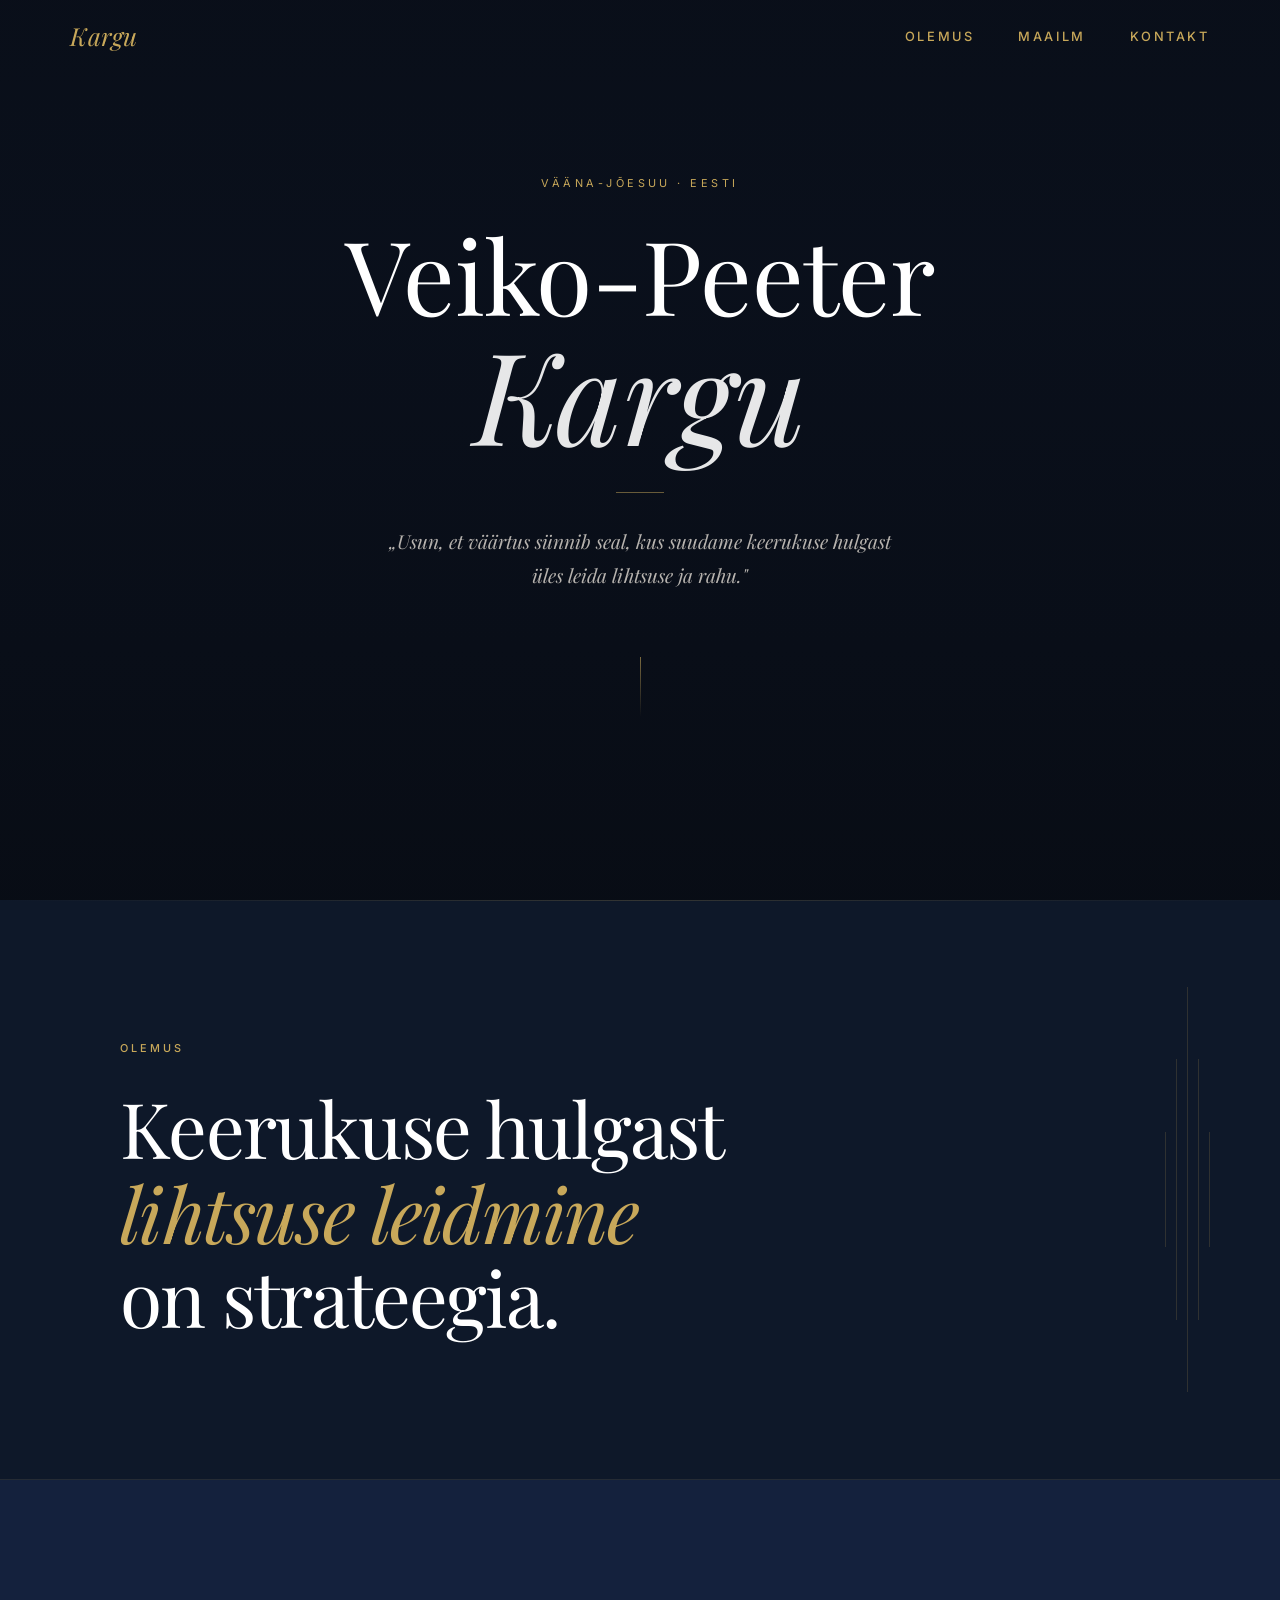
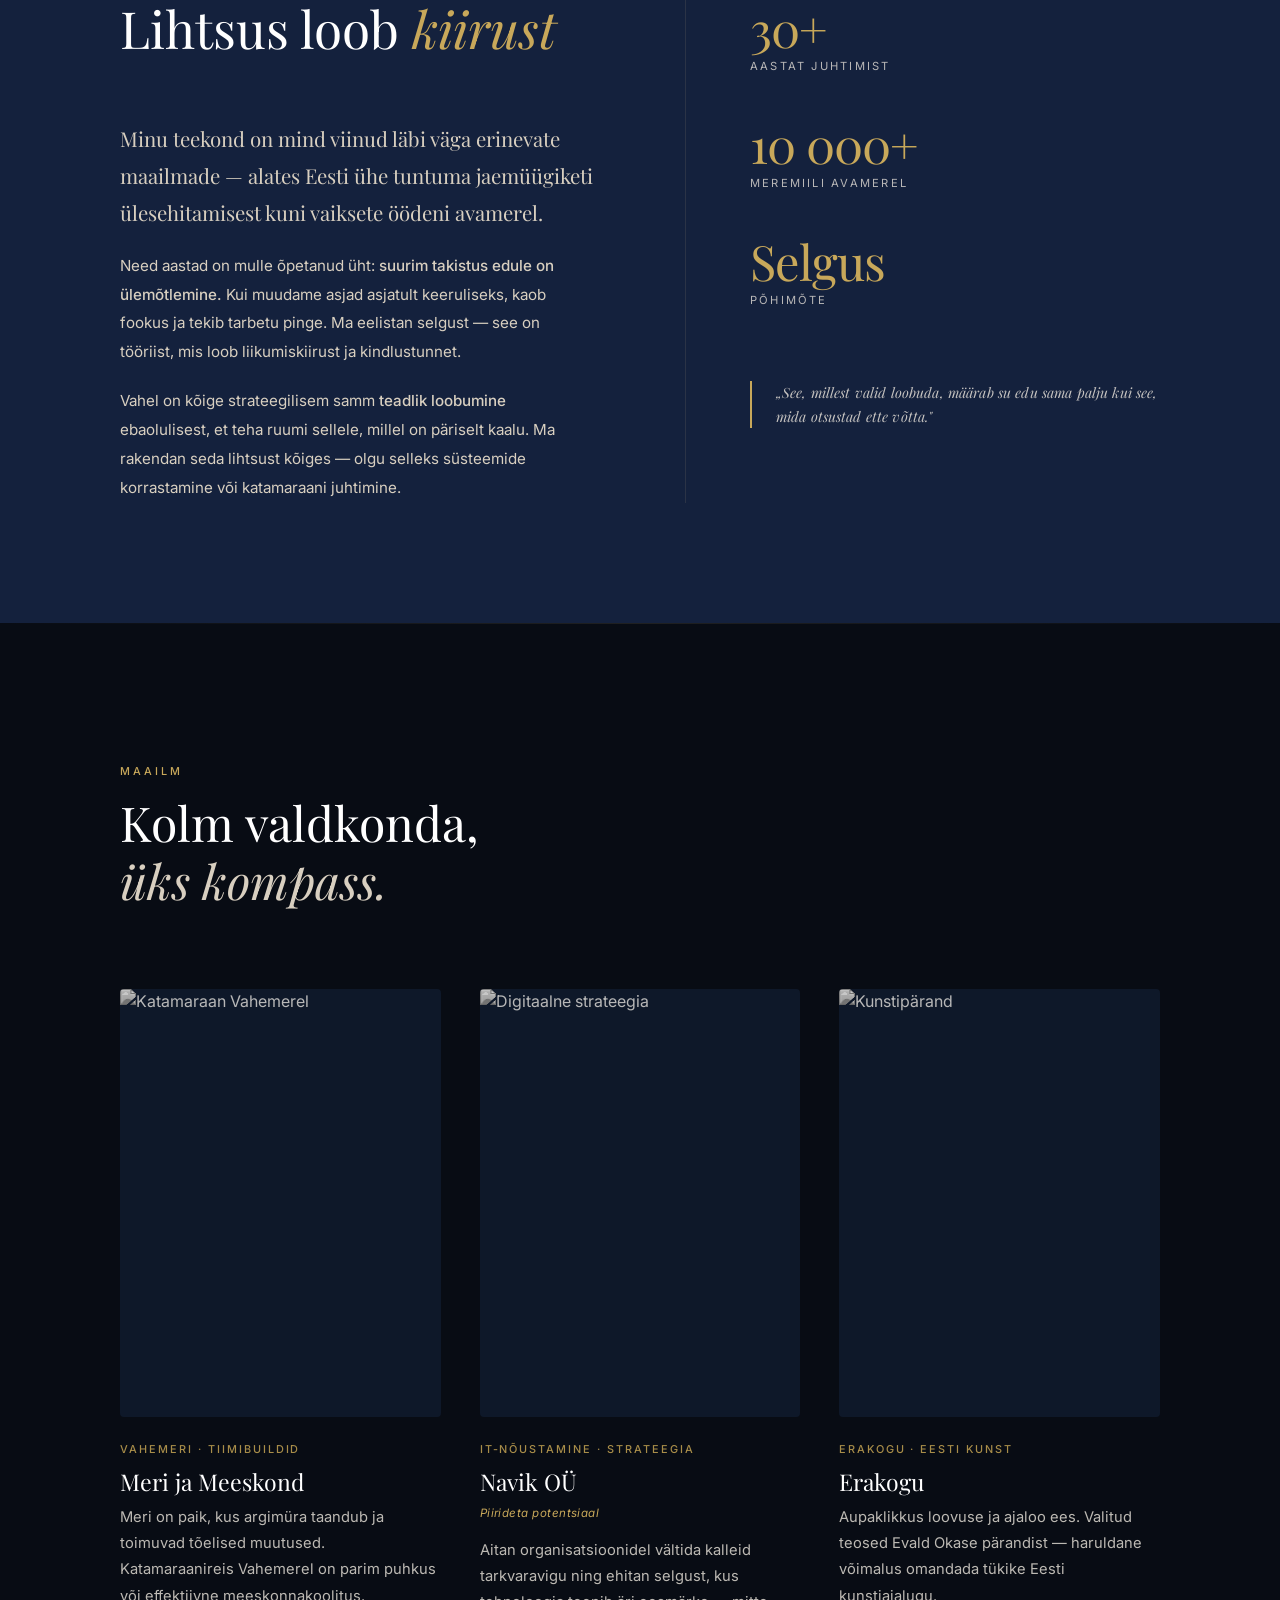
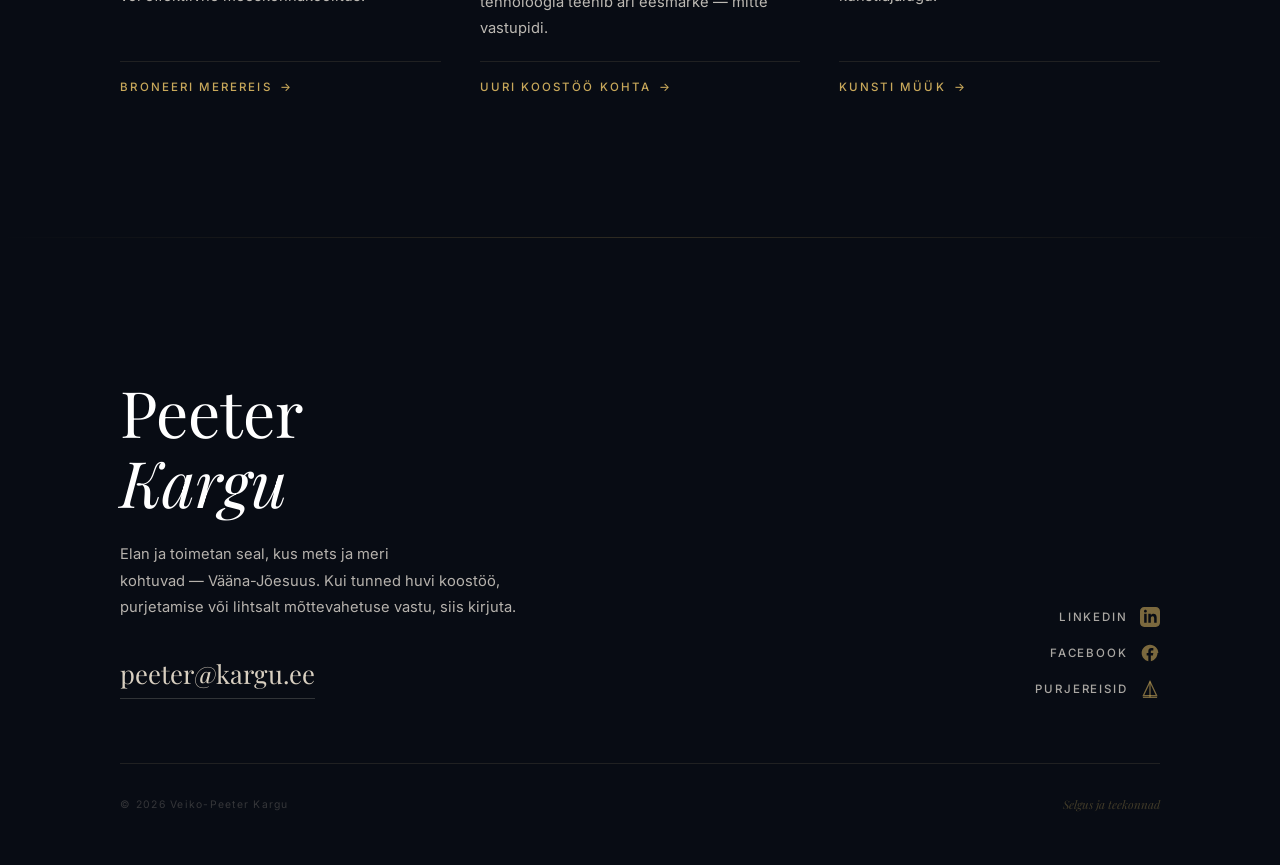
==== index.html @ c3f6923e "feat: kargu.ee koduleht — lihtsus, rannafoto hero, teksti parandused" ====
<!DOCTYPE html>
<html lang="et">
<head>
  <meta charset="UTF-8" />
  <meta name="viewport" content="width=device-width, initial-scale=1.0" />
  <title>Veiko-Peeter Kargu</title>
  <meta name="description" content="Veiko-Peeter Kargu — mõtleja, merekapten ja strateeg. Selgus ja teekonnad." />
  <meta name="author" content="Veiko-Peeter Kargu" />
  <meta property="og:title" content="Veiko-Peeter Kargu" />
  <meta property="og:description" content="Mõtleja · Merekapten · Strateeg" />
  <meta property="og:url" content="https://kargu.ee" />
  <meta property="og:type" content="website" />
  <link rel="preconnect" href="https://fonts.googleapis.com" />
  <link rel="preconnect" href="https://fonts.gstatic.com" crossorigin />
  <link href="https://fonts.googleapis.com/css2?family=Playfair+Display:ital,wght@0,400;0,500;0,700;1,400;1,500&family=Inter:wght@300;400;500&display=swap" rel="stylesheet" />
  <link rel="stylesheet" href="index.css?v=14" />
</head>
<body>

  <!-- ══ NAVIGATION ══ -->
  <nav id="navbar" aria-label="Põhinavigatsioon">
    <a href="#" class="nav-logo" aria-label="Avaleht">Kargu</a>
    <ul class="nav-links" role="list">
      <li><a href="#olemus" class="nav-link">Olemus</a></li>
      <li><a href="#maailm" class="nav-link">Maailm</a></li>
      <li><a href="#kontakt" class="nav-link">Kontakt</a></li>
    </ul>
    <button class="hamburger" id="hamburger" aria-label="Ava menüü" aria-expanded="false">
      <span></span><span></span><span></span>
    </button>
  </nav>

  <div class="mobile-menu" id="mobile-menu" role="dialog" aria-label="Mobiilmenüü">
    <a href="#olemus" class="mobile-link">Olemus</a>
    <a href="#maailm" class="mobile-link">Maailm</a>
    <a href="#kontakt" class="mobile-link">Kontakt</a>
  </div>

  <main>

    <!-- ══ HERO — full-bleed sea photo, name dead-centre ══ -->
    <header id="hero">
      <!-- Background image layer -->
      <div class="hero-bg" aria-hidden="true"></div>
      <!-- Gradient overlay -->
      <div class="hero-overlay" aria-hidden="true"></div>

      <div class="hero-content">
        <p class="hero-eyebrow reveal">Vääna-Jõesuu · Eesti</p>
        <h1 class="hero-name reveal">
          <span class="hero-name-first">Veiko-Peeter</span>
          <em class="hero-name-last">Kargu</em>
        </h1>
        <div class="hero-divider reveal" aria-hidden="true"></div>
        <blockquote class="hero-quote reveal">
          „Usun, et väärtus sünnib seal, kus suudame keerukuse hulgast<br class="break-md" />
          üles leida lihtsuse ja rahu."
        </blockquote>
        <p class="hero-scroll reveal" aria-label="Keri alla">
          <span class="scroll-indicator" aria-hidden="true"></span>
        </p>
      </div>
    </header>

    <!-- ══ OLEMUS — full-width editorial, no photos ══ -->
    <section id="olemus" aria-labelledby="olemus-heading">

      <!-- Top: eyebrow + large pull-quote -->
      <div class="olemus-top">
        <div class="olemus-top-inner">
          <p class="section-eyebrow reveal">Olemus</p>
          <blockquote class="olemus-pullquote reveal">
            Keerukuse hulgast<br /><em>lihtsuse leidmine</em><br />on strateegia.
          </blockquote>
        </div>
        <!-- Decorative vertical lines -->
        <div class="olemus-lines" aria-hidden="true">
          <span></span><span></span><span></span><span></span><span></span>
        </div>
      </div>

      <!-- Bottom: headline + three pillars + prose -->
      <div class="olemus-bottom">
        <div class="olemus-bottom-inner">

          <header class="olemus-header reveal">
            <h2 id="olemus-heading" class="olemus-headline">Lihtsus loob <em>kiirust</em></h2>
          </header>

          <div class="olemus-pillars">
            <div class="olemus-pillar reveal">
              <span class="pillar-num">30+</span>
              <span class="pillar-label">aastat juhtimist</span>
            </div>
            <div class="olemus-pillar reveal">
              <span class="pillar-num">10 000+</span>
              <span class="pillar-label">meremiili avamerel</span>
            </div>
            <div class="olemus-pillar reveal">
              <span class="pillar-num">Selgus</span>
              <span class="pillar-label">põhimõte</span>
            </div>
            <blockquote class="olemus-aside-quote reveal">
              „See, millest valid loobuda, määrab su edu sama palju kui see, mida otsustad ette võtta."
            </blockquote>
          </div>

          <div class="olemus-prose">
            <p class="olemus-lead reveal">
              Minu teekond on mind viinud läbi väga erinevate maailmade — alates Eesti ühe tuntuma jaemüügiketi ülesehitamisest kuni vaiksete öödeni avamerel.
            </p>
            <p class="olemus-body reveal">
              Need aastad on mulle õpetanud üht: <strong>suurim takistus edule on ülemõtlemine.</strong> Kui muudame asjad asjatult keeruliseks, kaob fookus ja tekib tarbetu pinge. Ma eelistan selgust — see on tööriist, mis loob liikumiskiirust ja kindlustunnet.
            </p>
            <p class="olemus-body reveal">
              Vahel on kõige strateegilisem samm <strong>teadlik loobumine</strong> ebaolulisest, et teha ruumi sellele, millel on päriselt kaalu. Ma rakendan seda lihtsust kõiges — olgu selleks süsteemide korrastamine või katamaraani juhtimine.
            </p>
          </div>

        </div>
      </div>

    </section>

    <!-- ══ MAAILM — editorial project cards ══ -->
    <section id="maailm" aria-labelledby="maailm-heading">
      <div class="container">
        <header class="section-header">
          <p class="section-eyebrow reveal">Maailm</p>
          <h2 id="maailm-heading" class="section-headline reveal">Kolm valdkonda,<br /><em>üks kompass.</em></h2>
        </header>

        <div class="cards-grid">

          <!-- Card 1: Purjereisid -->
          <article class="card reveal" aria-labelledby="card-purje">
            <a href="https://www.kargu.ee/purjereisid" class="card-img-link" aria-hidden="true" tabindex="-1" target="_blank" rel="noopener noreferrer">
              <div class="card-img-wrap">
                <img
                  src="https://images.unsplash.com/photo-1534447677768-be436bb09401?q=80&w=900&auto=format&fit=crop"
                  alt="Katamaraan Vahemerel"
                  class="card-img"
                  loading="lazy"
                />
              </div>
            </a>
            <div class="card-body">
              <p class="card-tag">Vahemeri · Tiimibuildid</p>
              <h3 id="card-purje" class="card-title">Meri ja Meeskond</h3>
              <p class="card-text">
                Meri on paik, kus argimüra taandub ja toimuvad tõelised muutused. Katamaraanireis Vahemerel on parim puhkus või effektiivne meeskonnakoolitus.
              </p>
              <a href="https://www.kargu.ee/purjereisid" class="card-cta" aria-label="Vaata purjereisikava" target="_blank" rel="noopener noreferrer">
                Broneeri merereis <span aria-hidden="true">→</span>
              </a>
            </div>
          </article>

          <!-- Card 2: Navik -->
          <article class="card reveal" aria-labelledby="card-navik">
            <a href="mailto:peeter@kargu.ee?subject=Navik%20OÜ" class="card-img-link" aria-hidden="true" tabindex="-1">
              <div class="card-img-wrap">
                <img
                  src="https://images.unsplash.com/photo-1451187580459-43490279c0fa?q=80&w=900&auto=format&fit=crop"
                  alt="Digitaalne strateegia"
                  class="card-img"
                  loading="lazy"
                />
              </div>
            </a>
            <div class="card-body">
              <p class="card-tag">IT-nõustamine · Strateegia</p>
              <h3 id="card-navik" class="card-title">Navik OÜ</h3>
              <p class="card-subtitle">Piirideta potentsiaal</p>
              <p class="card-text">
                Aitan organisatsioonidel vältida kalleid tarkvaravigu ning ehitan selgust, kus tehnoloogia teenib äri eesmärke — mitte vastupidi.
              </p>
              <a href="mailto:peeter@kargu.ee?subject=Navik%20OÜ" class="card-cta">
                Uuri koostöö kohta <span aria-hidden="true">→</span>
              </a>
            </div>
          </article>

          <!-- Card 3: Okas -->
          <article class="card reveal" aria-labelledby="card-okas">
            <a href="https://www.kargu.ee/okas" class="card-img-link" aria-hidden="true" tabindex="-1" target="_blank" rel="noopener noreferrer">
              <div class="card-img-wrap">
                <img
                  src="https://images.unsplash.com/photo-1579783902614-a3fb3927b6a5?q=80&w=900&auto=format&fit=crop"
                  alt="Kunstipärand"
                  class="card-img"
                  loading="lazy"
                />
              </div>
            </a>
            <div class="card-body">
              <p class="card-tag">Erakogu · Eesti kunst</p>
              <h3 id="card-okas" class="card-title">Erakogu</h3>
              <p class="card-text">
                Aupaklikkus loovuse ja ajaloo ees. Valitud teosed Evald Okase pärandist — haruldane võimalus omandada tükike Eesti kunstiajalugu.
              </p>
              <a href="https://www.kargu.ee/okas" class="card-cta" target="_blank" rel="noopener noreferrer">
                Kunsti müük <span aria-hidden="true">→</span>
              </a>
            </div>
          </article>

        </div>
      </div>
    </section>

  </main>

  <!-- ══ KONTAKT / FOOTER ══ -->
  <footer id="kontakt" aria-labelledby="kontakt-heading">
    <div class="footer-container">

      <div class="footer-top reveal">
        <div class="footer-left">
          <h2 id="kontakt-heading" class="footer-name">Peeter<br /><em>Kargu</em></h2>
          <p class="footer-bio">
            Elan ja toimetan seal, kus mets ja meri kohtuvad&nbsp;—&nbsp;Vääna-Jõesuus.
            Kui tunned huvi koostöö, purjetamise või lihtsalt mõttevahetuse vastu, siis kirjuta.
          </p>
          <a href="mailto:peeter@kargu.ee" class="footer-email">peeter@kargu.ee</a>
        </div>

        <div class="footer-right">
          <nav class="social-nav" aria-label="Sotsiaalmeedia">
            <a href="https://linkedin.com/in/veiko-peeter-kargu" target="_blank" rel="noopener noreferrer" class="social-item" aria-label="LinkedIn profiil">
              <span class="social-label">LinkedIn</span>
              <svg class="social-icon" viewBox="0 0 24 24" fill="currentColor" aria-hidden="true">
                <path d="M19 0h-14c-2.761 0-5 2.239-5 5v14c0 2.761 2.239 5 5 5h14c2.762 0 5-2.239 5-5v-14c0-2.761-2.238-5-5-5zm-11 19h-3v-11h3v11zm-1.5-12.268c-.966 0-1.75-.79-1.75-1.764s.784-1.764 1.75-1.764 1.75.79 1.75 1.764-.783 1.764-1.75 1.764zm13.5 12.268h-3v-5.604c0-3.368-4-3.113-4 0v5.604h-3v-11h3v1.765c1.396-2.586 7-2.777 7 2.476v6.759z"/>
              </svg>
            </a>
            <a href="https://www.facebook.com/kargu" target="_blank" rel="noopener noreferrer" class="social-item" aria-label="Facebooki leht">
              <span class="social-label">Facebook</span>
              <svg class="social-icon" viewBox="0 0 24 24" fill="currentColor" aria-hidden="true">
                <path d="M22 12c0-5.52-4.48-10-10-10S2 6.48 2 12c0 4.84 3.44 8.87 8 9.8V15H8v-3h2V9.5C10 7.57 11.57 6 13.5 6H16v3h-2c-.55 0-1 .45-1 1V12h3l-.5 3h-2.5v6.8c4.56-.93 8-4.96 8-9.8z"/>
              </svg>
            </a>
            <a href="https://www.kargu.ee/purjereisid" class="social-item" aria-label="Purjereisid" target="_blank" rel="noopener noreferrer">
              <span class="social-label">Purjereisid</span>
              <svg class="social-icon" viewBox="0 0 24 24" fill="none" stroke="currentColor" stroke-width="1.5" aria-hidden="true">
                <path d="M12 3L4 20h16L12 3z"/><line x1="12" y1="3" x2="12" y2="22"/><path d="M3.5 22h17"/>
              </svg>
            </a>
          </nav>
        </div>
      </div>

      <div class="footer-bottom reveal">
        <p class="footer-copy">© 2026 Veiko-Peeter Kargu</p>
        <p class="footer-tag">Selgus ja teekonnad</p>
      </div>

    </div>
  </footer>

  <script src="main.js"></script>
</body>
</html>
---- index.css ----
/* ══════════════════════════════════════════════════════════
   kargu.ee — v3 Ultimate
   Inspired by: vanschneider · brianlovin · byalicelee
                danielspatzek · adhamdannaway · visualizevalue
   Dark Navy + Gold · Photo-first · Editorial · No Paatos
══════════════════════════════════════════════════════════ */

/* ── TOKENS ── */
:root {
  /* Core palette */
  --black:      #080C14;
  --ink:        #0B1220;
  --navy:       #0E1829;
  --navy-mid:   #14213D;
  --navy-soft:  #1C2E4E;
  --edge:       rgba(200,180,130,0.12);

  /* Gold system */
  --gold:       #C8A85A;
  --gold-soft:  #A88D49;
  --gold-faint: rgba(200,168,90,0.10);

  /* Text */
  --white:    #FFFFFF;
  --ivory:    #F0EAE0;  /* warm off-white, main text */
  --cream:    #D8CFC0;  /* secondary text */
  --muted:    rgba(216,207,192,0.52);
  --ghost:    rgba(216,207,192,0.22);

  /* Type */
  --serif:  'Playfair Display', Georgia, 'Times New Roman', serif;
  --sans:   'Inter', -apple-system, BlinkMacSystemFont, sans-serif;

  /* Layout */
  --max-w:  1180px;
  --nav-h:  72px;
  --pad-x:  clamp(24px, 5.5vw, 72px);
  --section: clamp(90px, 12vw, 140px);

  /* Motion */
  --ease:   cubic-bezier(0.22, 1, 0.36, 1);
  --ease-in: cubic-bezier(0.55, 0, 1, 0.45);
  --t-fast: 200ms;
  --t-med:  400ms;
  --t-slow: 680ms;
}

/* ── RESET ── */
*, *::before, *::after { box-sizing: border-box; margin: 0; padding: 0; }
html {
  scroll-behavior: smooth;
  scroll-padding-top: calc(var(--nav-h) + 16px);
  -webkit-font-smoothing: antialiased;
  -moz-osx-font-smoothing: grayscale;
  text-rendering: optimizeLegibility;
}
body {
  font-family: var(--sans);
  background: var(--ink);
  color: var(--ivory);
  overflow-x: hidden;
  line-height: 1.6;
}
img, video { display: block; max-width: 100%; }
a { text-decoration: none; color: inherit; }
ul, ol { list-style: none; }
button { cursor: pointer; font-family: inherit; background: none; border: none; padding: 0; }
::selection { background: rgba(200,168,90,0.25); color: var(--white); }

/* ── SCROLLBAR ── */
::-webkit-scrollbar { width: 4px; }
::-webkit-scrollbar-track { background: var(--black); }
::-webkit-scrollbar-thumb { background: var(--navy-soft); border-radius: 2px; }

/* ── CONTAINER ── */
.container {
  max-width: var(--max-w);
  margin: 0 auto;
  padding: 0 var(--pad-x);
}

/* ══ REVEAL ANIMATIONS ══ */
.reveal, .reveal-left {
  opacity: 0;
  transition: opacity var(--t-slow) var(--ease), transform var(--t-slow) var(--ease);
}
.reveal       { transform: translateY(28px); }
.reveal-left  { transform: translateX(-28px); }
.reveal.is-visible,
.reveal-left.is-visible { opacity: 1; transform: none; }

/* Stagger for children */
.reveal:nth-child(1) { transition-delay: 0ms; }
.reveal:nth-child(2) { transition-delay: 80ms; }
.reveal:nth-child(3) { transition-delay: 160ms; }
.reveal:nth-child(4) { transition-delay: 240ms; }

/* ══════════════════════════════════════════════
   NAVIGATION
══════════════════════════════════════════════ */
#navbar {
  position: fixed;
  inset: 0 0 auto;
  z-index: 200;
  height: var(--nav-h);
  display: flex;
  align-items: center;
  justify-content: space-between;
  padding: 0 var(--pad-x);
  transition:
    background var(--t-med) var(--ease),
    border-color var(--t-med) var(--ease),
    backdrop-filter var(--t-med) var(--ease);
  border-bottom: 1px solid transparent;
}
#navbar.scrolled {
  background: rgba(8,12,20,0.88);
  -webkit-backdrop-filter: blur(18px);
  backdrop-filter: blur(18px);
  border-bottom-color: var(--edge);
}

.nav-logo {
  font-family: var(--serif);
  font-style: italic;
  font-size: 1.55rem;
  color: var(--gold);
  letter-spacing: 0.01em;
  transition: opacity var(--t-fast);
}
.nav-logo:hover { opacity: 0.7; }

.nav-links {
  display: flex;
  gap: 44px;
  align-items: center;
}
.nav-link {
  font-size: 0.8rem;
  font-weight: 500;
  letter-spacing: 0.2em;
  text-transform: uppercase;
  color: var(--gold);
  position: relative;
  transition: color var(--t-fast);
}
.nav-link::after {
  content: '';
  position: absolute;
  bottom: -3px;
  left: 0;
  width: 0;
  height: 1px;
  background: var(--gold);
  transition: width var(--t-med) var(--ease);
}
.nav-link:hover { color: var(--ivory); }
.nav-link:hover::after,
.nav-link.active::after { width: 100%; }
.nav-link.active { color: var(--cream); }

/* Hamburger */
.hamburger {
  display: none;
  flex-direction: column;
  gap: 5px;
  padding: 10px;
}
.hamburger span {
  display: block;
  width: 24px;
  height: 1px;
  background: var(--cream);
  transition: transform var(--t-med) var(--ease), opacity var(--t-fast);
}
.hamburger[aria-expanded="true"] span:nth-child(1) {
  transform: translateY(6px) rotate(45deg);
}
.hamburger[aria-expanded="true"] span:nth-child(2) { opacity: 0; }
.hamburger[aria-expanded="true"] span:nth-child(3) {
  transform: translateY(-6px) rotate(-45deg);
}


.mobile-menu {
  display: none;
  position: fixed;
  top: var(--nav-h);
  inset-inline: 0;
  z-index: 199;
  flex-direction: column;
  background: rgba(8,12,20,0.96);
  -webkit-backdrop-filter: blur(20px);
  backdrop-filter: blur(20px);
  border-bottom: 1px solid var(--edge);
  transform: translateY(-8px);
  opacity: 0;
  transition: transform var(--t-med) var(--ease), opacity var(--t-med) var(--ease);
}
.mobile-menu.is-open {
  display: flex;
  transform: translateY(0);
  opacity: 1;
}
.mobile-link {
  padding: 20px var(--pad-x);
  font-size: 0.8rem;
  letter-spacing: 0.2em;
  text-transform: uppercase;
  color: var(--muted);
  border-bottom: 1px solid var(--edge);
  transition: color var(--t-fast), background var(--t-fast);
}
.mobile-link:last-child { border-bottom: none; }
.mobile-link:hover { color: var(--ivory); background: rgba(200,168,90,0.05); }

/* ══════════════════════════════════════════════
   HERO — full-bleed photo, dramatic headline
   Inspired by: vanschneider.com + Gemini version
══════════════════════════════════════════════ */
#hero {
  position: relative;
  min-height: 100dvh;
  display: flex;
  align-items: center;
  justify-content: center;
  overflow: hidden;
}

/* Full-bleed background photo */
.hero-bg {
  position: absolute;
  inset: 0;
  background-image:
    url('images/IMG_5953.JPG');
  background-size: cover;
  background-position: center 35%;
  transform: scale(1.04);
  transition: transform 12s ease-out;
}
#hero.is-loaded .hero-bg { transform: scale(1); }

/* Dark overlay — progressive (top lighter, bottom darker) */
.hero-overlay {
  position: absolute;
  inset: 0;
  background:
    linear-gradient(to bottom,
      rgba(8,12,20,0.55) 0%,
      rgba(8,12,20,0.40) 30%,
      rgba(8,12,20,0.65) 70%,
      rgba(8,12,20,0.90) 100%
    );
}

.hero-content {
  position: relative;
  z-index: 2;
  text-align: center;
  padding: var(--nav-h) var(--pad-x) 80px;
  max-width: 900px;
  width: 100%;
}

.hero-eyebrow {
  font-size: 0.68rem;
  font-weight: 400;
  letter-spacing: 0.32em;
  text-transform: uppercase;
  color: var(--gold);
  margin-bottom: 28px;
  transition-delay: 200ms;
}

.hero-name {
  font-family: var(--serif);
  font-weight: 400;
  line-height: 1.04;
  letter-spacing: -0.02em;
  color: var(--white);
  margin-bottom: 32px;
}
.hero-name-first {
  display: block;
  font-size: clamp(3rem, 8vw, 6.5rem);
  transition-delay: 300ms;
}
.hero-name-last {
  display: block;
  font-style: italic;
  font-size: clamp(3.8rem, 10vw, 8.2rem);
  color: rgba(255,255,255,0.9);
  transition-delay: 400ms;
}

/* Thin gold divider — inspired by Gemini version */
.hero-divider {
  width: 48px;
  height: 1px;
  background: rgba(200,168,90,0.5);
  margin: 0 auto 32px;
  transition-delay: 500ms;
}

.hero-quote {
  font-family: var(--serif);
  font-style: italic;
  font-size: clamp(1rem, 1.6vw, 1.2rem);
  font-weight: 400;
  color: rgba(240,234,224,0.75);
  line-height: 1.75;
  max-width: 580px;
  margin: 0 auto;
  transition-delay: 600ms;
}

/* Scroll indicator */
.hero-scroll {
  margin-top: 64px;
  transition-delay: 700ms;
}
.scroll-indicator {
  display: block;
  width: 1px;
  height: 60px;
  background: linear-gradient(to bottom, rgba(200,168,90,0.6), transparent);
  margin: 0 auto;
  animation: scrollPulse 2.5s ease-in-out infinite;
}
@keyframes scrollPulse {
  0%   { transform: scaleY(0); transform-origin: top; opacity: 0; }
  40%  { transform: scaleY(1); transform-origin: top; opacity: 1; }
  70%  { transform: scaleY(1); transform-origin: bottom; opacity: 1; }
  100% { transform: scaleY(0); transform-origin: bottom; opacity: 0; }
}

/* ══════════════════════════════════════════════
   OLEMUS — Full-width editorial, no photos
   Typography-first, with decorative lines
══════════════════════════════════════════════ */
#olemus {
  background: var(--navy);
  position: relative;
  overflow: hidden;
}
#olemus::before {
  content: '';
  position: absolute;
  top: 0; left: 0; right: 0;
  height: 1px;
  background: linear-gradient(90deg, transparent, var(--gold-faint), rgba(200,168,90,0.2), var(--gold-faint), transparent);
}

/* ── TOP: large pull-quote + decorative lines ── */
.olemus-top {
  position: relative;
  border-bottom: 1px solid var(--edge);
  display: flex;
  align-items: stretch;
  min-height: 52vh;
}

.olemus-top-inner {
  flex: 1;
  max-width: var(--max-w);
  margin: 0 auto;
  padding: clamp(80px, 11vw, 140px) var(--pad-x);
  display: flex;
  flex-direction: column;
  justify-content: center;
  gap: 28px;
}

.olemus-pullquote {
  font-family: var(--serif);
  font-weight: 400;
  font-size: clamp(2.6rem, 6vw, 5.6rem);
  line-height: 1.1;
  letter-spacing: -0.025em;
  color: var(--white);
  max-width: 780px;
}
.olemus-pullquote em {
  font-style: italic;
  color: var(--gold);
}

/* Decorative vertical bars — right side of top block */
.olemus-lines {
  position: absolute;
  right: var(--pad-x);
  top: 0; bottom: 0;
  display: flex;
  align-items: center;
  gap: 10px;
  pointer-events: none;
}
.olemus-lines span {
  display: block;
  width: 1px;
  background: var(--gold);
  opacity: 0;
  animation: lineRise 1.4s var(--ease) forwards;
}
.olemus-lines span:nth-child(1) { height: 20%; animation-delay: 0.1s; }
.olemus-lines span:nth-child(2) { height: 45%; animation-delay: 0.2s; }
.olemus-lines span:nth-child(3) { height: 70%; animation-delay: 0.3s; }
.olemus-lines span:nth-child(4) { height: 45%; animation-delay: 0.4s; }
.olemus-lines span:nth-child(5) { height: 20%; animation-delay: 0.5s; }
@keyframes lineRise {
  from { opacity: 0; transform: scaleY(0); transform-origin: bottom; }
  to   { opacity: 0.18; transform: scaleY(1); transform-origin: bottom; }
}

/* ── BOTTOM: headline + pillars + prose ── */
.olemus-bottom {
  background: var(--navy-mid);
}

.olemus-bottom-inner {
  max-width: var(--max-w);
  margin: 0 auto;
  padding: clamp(72px, 10vw, 120px) var(--pad-x);
  display: grid;
  grid-template-columns: 1fr 1fr;
  grid-template-rows: auto auto;
  gap: clamp(40px, 5vw, 64px) clamp(48px, 7vw, 100px);
}

.olemus-header {
  grid-column: 1;
  grid-row: 1;
  display: flex;
  align-items: flex-start;
}

.olemus-headline {
  font-family: var(--serif);
  font-size: clamp(2.4rem, 4vw, 3.6rem);
  font-weight: 400;
  color: var(--white);
  line-height: 1.12;
}
.olemus-headline em {
  font-style: italic;
  color: var(--gold);
}

/* Three stat pillars */
.olemus-pillars {
  grid-column: 2;
  grid-row: 1 / 3;
  display: flex;
  flex-direction: column;
  justify-content: flex-start;
  gap: clamp(28px, 4vw, 44px);
  padding-top: 4px;
  border-left: 1px solid var(--edge);
  padding-left: clamp(32px, 5vw, 64px);
}

.olemus-pillar {
  display: flex;
  flex-direction: column;
  gap: 6px;
}

.pillar-num {
  font-family: var(--serif);
  font-size: clamp(2.2rem, 3.8vw, 3.4rem);
  font-weight: 400;
  color: var(--gold);
  line-height: 1;
  letter-spacing: -0.02em;
}

.pillar-label {
  font-size: 0.7rem;
  font-weight: 400;
  letter-spacing: 0.2em;
  text-transform: uppercase;
  color: rgba(240, 234, 224, 0.75);
}

.olemus-aside-quote {
  margin-top: clamp(16px, 2.5vw, 28px);
  padding-left: clamp(16px, 2vw, 24px);
  border-left: 2px solid var(--gold);
  font-family: var(--serif);
  font-style: italic;
  font-size: clamp(0.88rem, 1.1vw, 1.02rem);
  color: rgba(240, 234, 224, 0.8);
  line-height: 1.65;
  letter-spacing: 0.01em;
}
.olemus-prose {
  grid-column: 1;
  grid-row: 2;
  display: flex;
  flex-direction: column;
  gap: 20px;
}

.olemus-lead {
  font-family: var(--serif);
  font-size: clamp(1.15rem, 1.6vw, 1.4rem);
  font-weight: 400;
  color: var(--cream);
  line-height: 1.8;
}

.olemus-body {
  font-size: clamp(0.95rem, 1.1vw, 1.06rem);
  font-weight: 400;
  color: var(--cream);
  line-height: 1.9;
  opacity: 0.85;
}
.olemus-body strong {
  color: var(--cream);
  font-weight: 500;
}

/* ══════════════════════════════════════════════
   MAAILM — Editorial project cards
   Inspired by: visualizevalue + danielspatzek
══════════════════════════════════════════════ */
#maailm {
  background: var(--black);
  padding: var(--section) 0;
  position: relative;
}
#maailm::before {
  content: '';
  position: absolute;
  top: 0; left: 0; right: 0;
  height: 1px;
  background: linear-gradient(90deg, transparent, var(--edge), transparent);
}

.section-eyebrow {
  font-size: 0.68rem;
  font-weight: 500;
  letter-spacing: 0.26em;
  text-transform: uppercase;
  color: var(--gold);
}

.section-header {
  margin-bottom: clamp(48px, 7vw, 80px);
}

.section-headline {
  font-family: var(--serif);
  font-size: clamp(2rem, 3.8vw, 3rem);
  font-weight: 400;
  color: var(--white);
  line-height: 1.2;
  margin-top: 14px;
}
.section-headline em {
  font-style: italic;
  color: var(--cream);
}

/* 3-column cards */
.cards-grid {
  display: grid;
  grid-template-columns: repeat(3, 1fr);
  gap: clamp(24px, 3vw, 40px);
}

.card {
  display: flex;
  flex-direction: column;
  transition-delay: calc(var(--i, 0) * 80ms);
}
.card:nth-child(1) { --i: 0; }
.card:nth-child(2) { --i: 1; }
.card:nth-child(3) { --i: 2; }

/* Card image */
.card-img-link { display: block; }
.card-img-wrap {
  overflow: hidden;
  border-radius: 4px;
  aspect-ratio: 3 / 4;
  margin-bottom: 24px;
  background: var(--navy);
}
.card-img {
  width: 100%;
  height: 100%;
  object-fit: cover;
  filter: grayscale(1) brightness(0.78);
  transform: scale(1.0);
  transition:
    filter var(--t-slow) var(--ease),
    transform var(--t-slow) var(--ease);
}
.card-img-wrap:hover .card-img {
  filter: grayscale(0) brightness(0.9);
  transform: scale(1.04);
}

/* Card content */
.card-body {
  flex: 1;
  display: flex;
  flex-direction: column;
}

.card-tag {
  font-size: 0.68rem;
  font-weight: 500;
  letter-spacing: 0.18em;
  text-transform: uppercase;
  color: var(--gold-soft);
  margin-bottom: 10px;
}

.card-title {
  font-family: var(--serif);
  font-size: clamp(1.4rem, 1.8vw, 1.65rem);
  font-weight: 400;
  color: var(--white);
  line-height: 1.2;
  margin-bottom: 8px;
}

.card-subtitle {
  font-size: 0.72rem;
  font-style: italic;
  color: var(--gold);
  margin-bottom: 14px;
  letter-spacing: 0.04em;
}

.card-text {
  font-size: 0.92rem;
  font-weight: 400;
  color: rgba(240, 234, 224, 0.78);
  line-height: 1.78;
  flex: 1;
  margin-bottom: 20px;
}

.card-cta {
  display: inline-flex;
  align-items: center;
  gap: 8px;
  font-size: 0.72rem;
  font-weight: 500;
  letter-spacing: 0.18em;
  text-transform: uppercase;
  color: var(--gold);
  border-top: 1px solid var(--edge);
  padding-top: 16px;
  margin-top: auto;
  transition: gap var(--t-fast), opacity var(--t-fast);
}
.card-cta:hover { gap: 14px; opacity: 0.75; }
.card-cta span { transition: transform var(--t-fast); }
.card-cta:hover span { transform: translateX(3px); }

/* ══════════════════════════════════════════════
   FOOTER / KONTAKT
   Inspired by: Gemini version (warm, human)
══════════════════════════════════════════════ */
#kontakt {
  background: var(--black);
  position: relative;
}
#kontakt::before {
  content: '';
  position: absolute;
  top: 0; left: 0; right: 0;
  height: 1px;
  background: linear-gradient(90deg, transparent, rgba(200,168,90,0.2), transparent);
}

.footer-container {
  max-width: var(--max-w);
  margin: 0 auto;
  padding: var(--section) var(--pad-x) clamp(32px, 4vw, 56px);
}

.footer-top {
  display: grid;
  grid-template-columns: 1fr auto;
  gap: clamp(40px, 6vw, 100px);
  align-items: end;
  padding-bottom: clamp(40px, 5vw, 64px);
  border-bottom: 1px solid var(--edge);
  margin-bottom: 28px;
}

.footer-name {
  font-family: var(--serif);
  font-size: clamp(2.4rem, 5vw, 4rem);
  font-weight: 400;
  line-height: 1.1;
  color: var(--white);
  margin-bottom: 24px;
}
.footer-name em { font-style: italic; }

.footer-bio {
  font-size: clamp(0.92rem, 1.1vw, 1.02rem);
  font-weight: 400;
  color: rgba(240, 234, 224, 0.75);
  max-width: 400px;
  line-height: 1.8;
  margin-bottom: 32px;
}

.footer-email {
  font-family: var(--serif);
  font-size: clamp(1.2rem, 2vw, 1.6rem);
  font-weight: 400;
  color: var(--cream);
  border-bottom: 1px solid rgba(216,207,192,0.2);
  padding-bottom: 4px;
  display: inline-block;
  transition: color var(--t-fast), border-color var(--t-fast);
}
.footer-email:hover { color: var(--gold); border-color: var(--gold); }

/* Social navigation — right side */
.footer-right {
  display: flex;
  flex-direction: column;
  justify-content: flex-end;
}

.social-nav {
  display: flex;
  flex-direction: column;
  gap: 16px;
  align-items: flex-end;
}

.social-item {
  display: flex;
  align-items: center;
  gap: 12px;
  transition: opacity var(--t-fast);
}
.social-item:hover { opacity: 0.65; }

.social-label {
  font-size: 0.72rem;
  letter-spacing: 0.16em;
  text-transform: uppercase;
  font-weight: 500;
  color: rgba(240, 234, 224, 0.7);
  transition: color var(--t-fast);
}
.social-item:hover .social-label { color: var(--cream); }

.social-icon {
  width: 20px;
  height: 20px;
  color: rgba(200, 168, 90, 0.6);
  flex-shrink: 0;
  transition: color var(--t-fast);
}
.social-item:hover .social-icon { color: var(--gold); }

/* Footer bottom bar */
.footer-bottom {
  display: flex;
  align-items: center;
  justify-content: space-between;
  gap: 16px;
  padding-top: 4px;
}

.footer-copy {
  font-size: 0.65rem;
  color: var(--ghost);
  letter-spacing: 0.12em;
}

.footer-tag {
  font-family: var(--serif);
  font-style: italic;
  font-size: 0.72rem;
  color: rgba(200,168,90,0.3);
}

/* ══════════════════════════════════════════════
   RESPONSIVE BREAKPOINTS
══════════════════════════════════════════════ */
@media (max-width: 920px) {
  /* Olemus new layout: stack blocks */
  .olemus-bottom-inner {
    grid-template-columns: 1fr;
    grid-template-rows: auto;
  }
  .olemus-header { grid-column: 1; grid-row: auto; }
  .olemus-pillars {
    grid-column: 1;
    grid-row: auto;
    flex-direction: row;
    flex-wrap: wrap;
    border-left: none;
    border-top: 1px solid var(--edge);
    padding-left: 0;
    padding-top: clamp(28px, 4vw, 40px);
    gap: clamp(20px, 4vw, 40px);
  }
  .olemus-prose { grid-column: 1; grid-row: auto; }
  .olemus-lines { display: none; }

  /* Cards: 1 column, constrained */
  .cards-grid {
    grid-template-columns: 1fr;
    max-width: 500px;
    margin: 0 auto;
  }

  /* Footer stacks */
  .footer-top {
    grid-template-columns: 1fr;
    gap: 40px;
  }
  .footer-right { align-items: flex-start; }
  .social-nav { flex-direction: row; flex-wrap: wrap; align-items: flex-start; }
  .footer-bottom { flex-wrap: wrap; }
}

@media (max-width: 600px) {
  .nav-links { display: none; }
  .hamburger { display: flex; }
  .break-md { display: none; }
  .hero-name-last {
    font-size: clamp(3rem, 14vw, 5rem);
  }
  .olemus-pullquote {
    font-size: clamp(2rem, 9vw, 3rem);
  }
}

/* ── Reduced motion ── */
@media (prefers-reduced-motion: reduce) {
  *, *::before, *::after {
    animation-duration: 0.01ms !important;
    transition-duration: 0.01ms !important;
  }
  .reveal, .reveal-left { opacity: 1; transform: none; }
  .hero-bg { transform: scale(1) !important; }
}
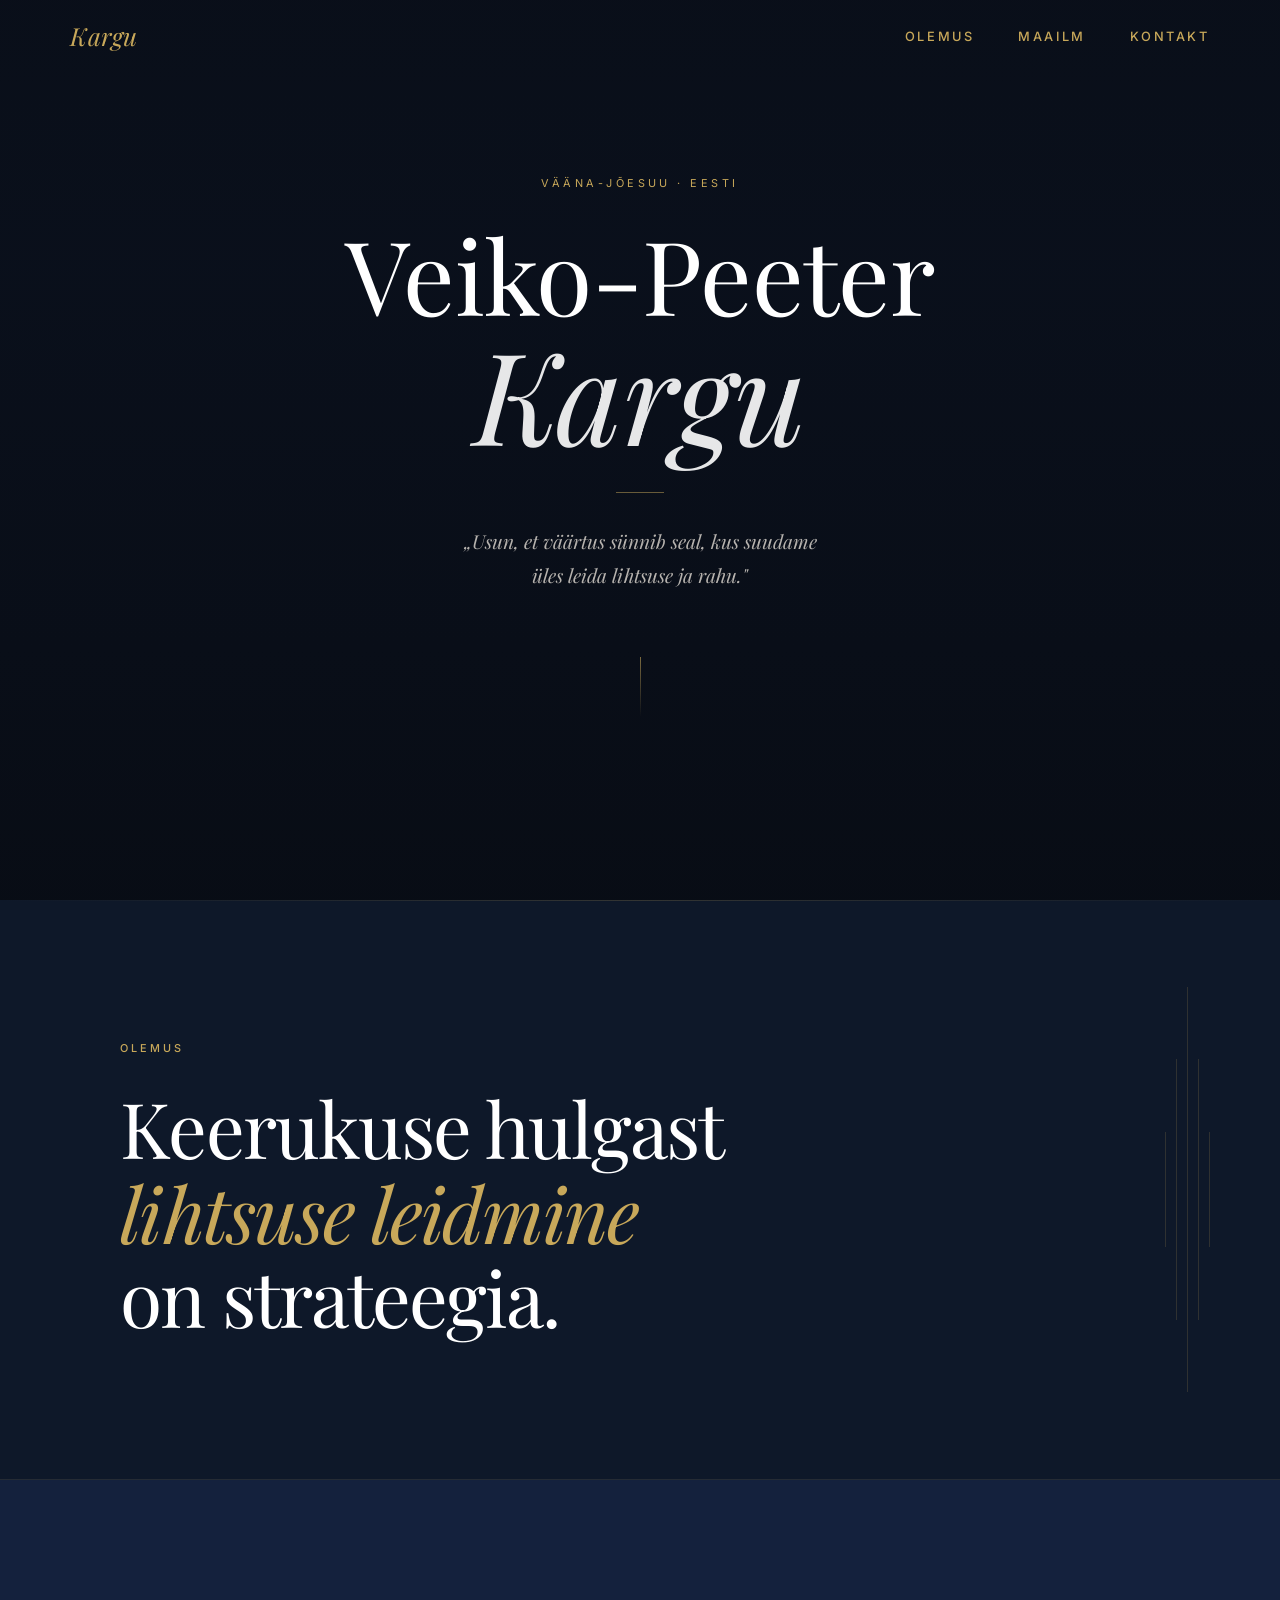
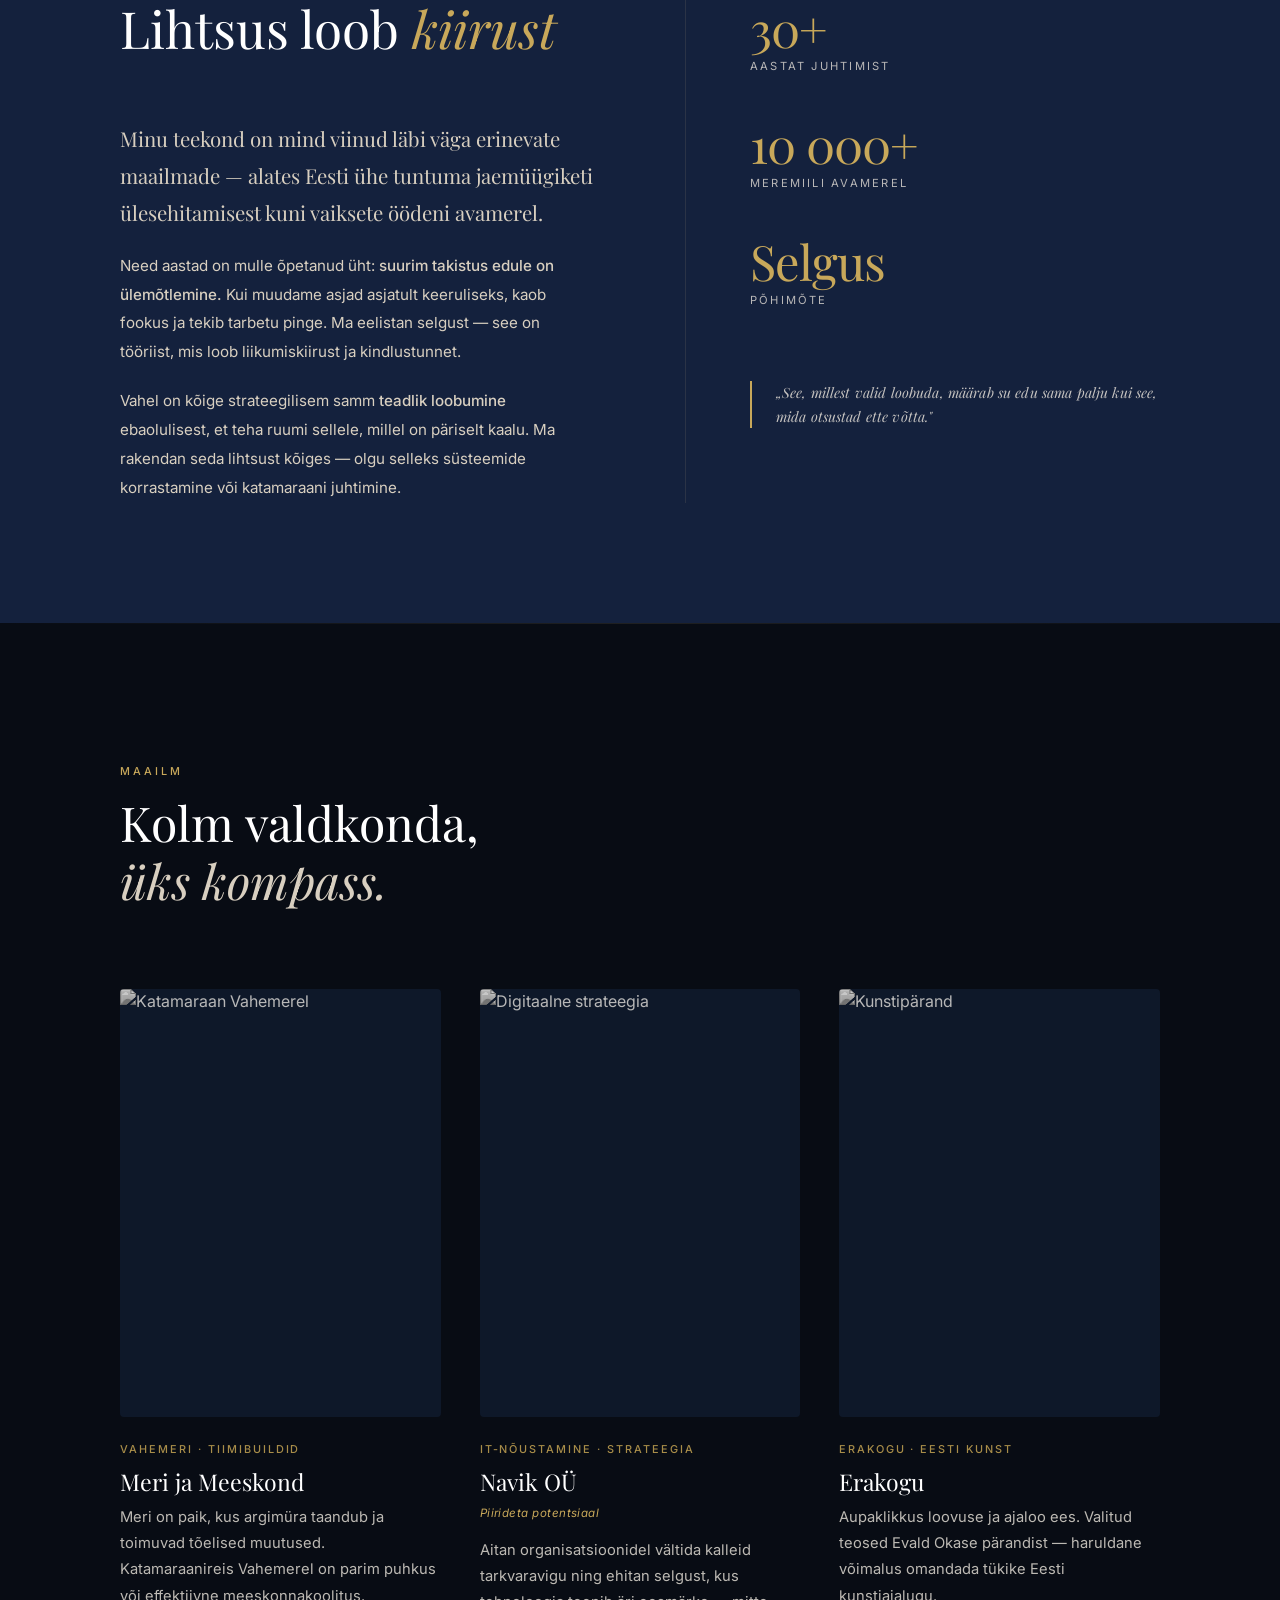
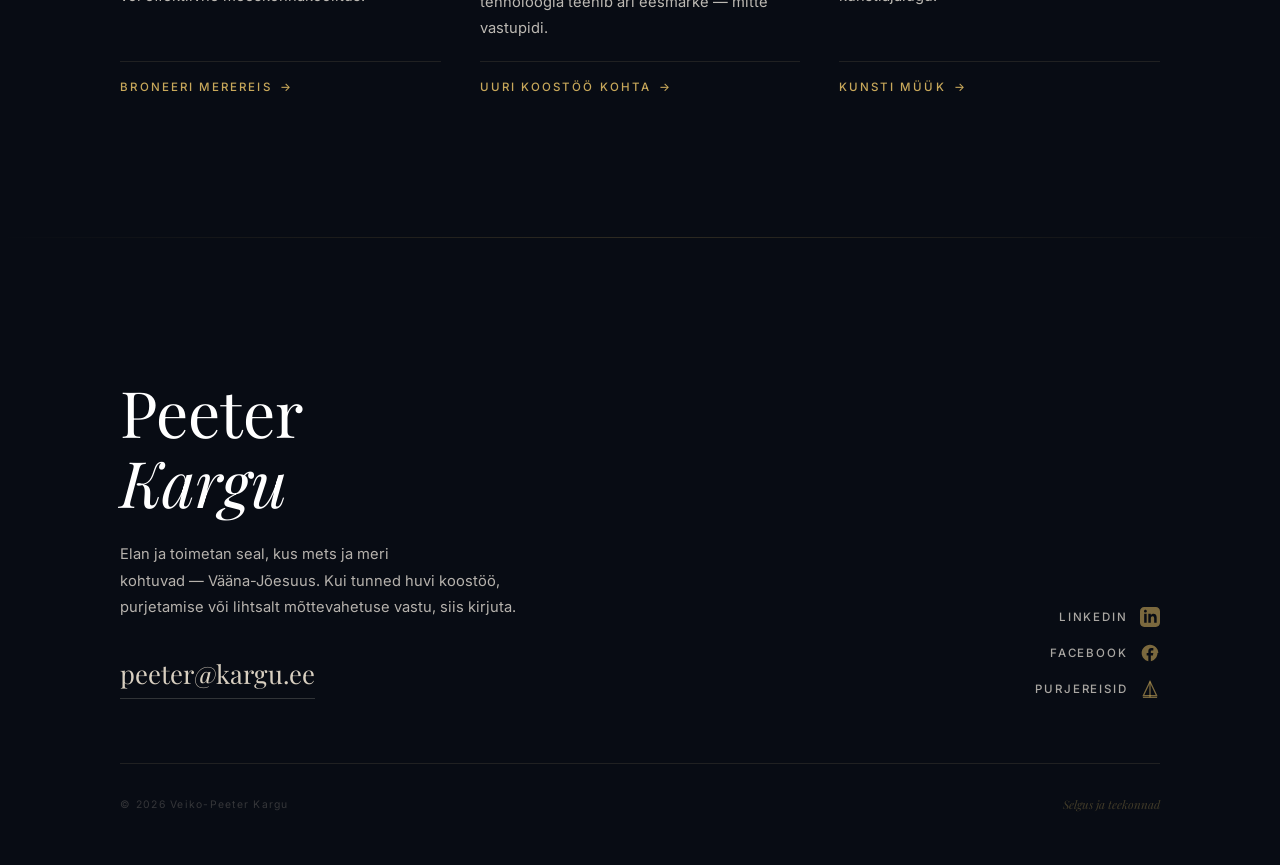
==== commit 37e0b00b: "content: shorten hero quote" ====
--- a/index.html
+++ b/index.html
@@ -53,7 +53,7 @@
         </h1>
         <div class="hero-divider reveal" aria-hidden="true"></div>
         <blockquote class="hero-quote reveal">
-          „Usun, et väärtus sünnib seal, kus suudame keerukuse hulgast<br class="break-md" />
+          „Usun, et väärtus sünnib seal, kus suudame<br class="break-md" />
           üles leida lihtsuse ja rahu."
         </blockquote>
         <p class="hero-scroll reveal" aria-label="Keri alla">
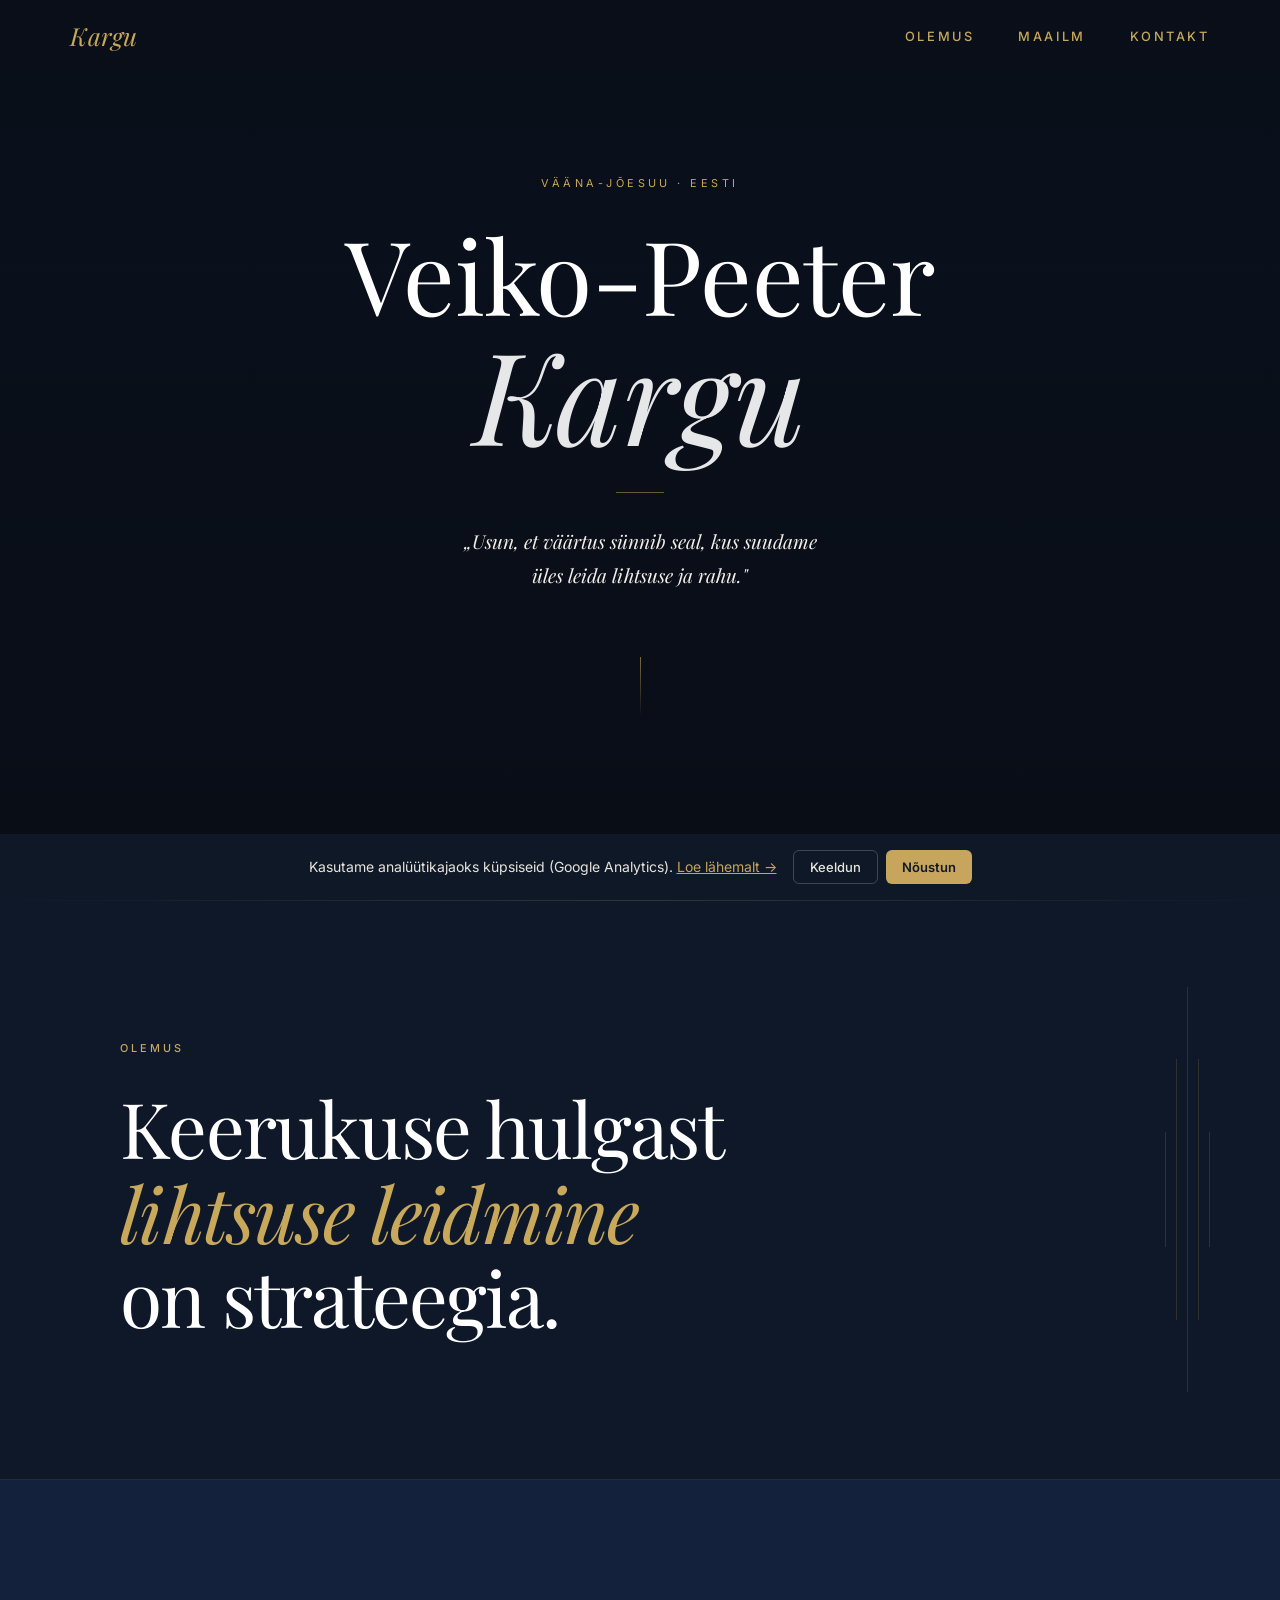
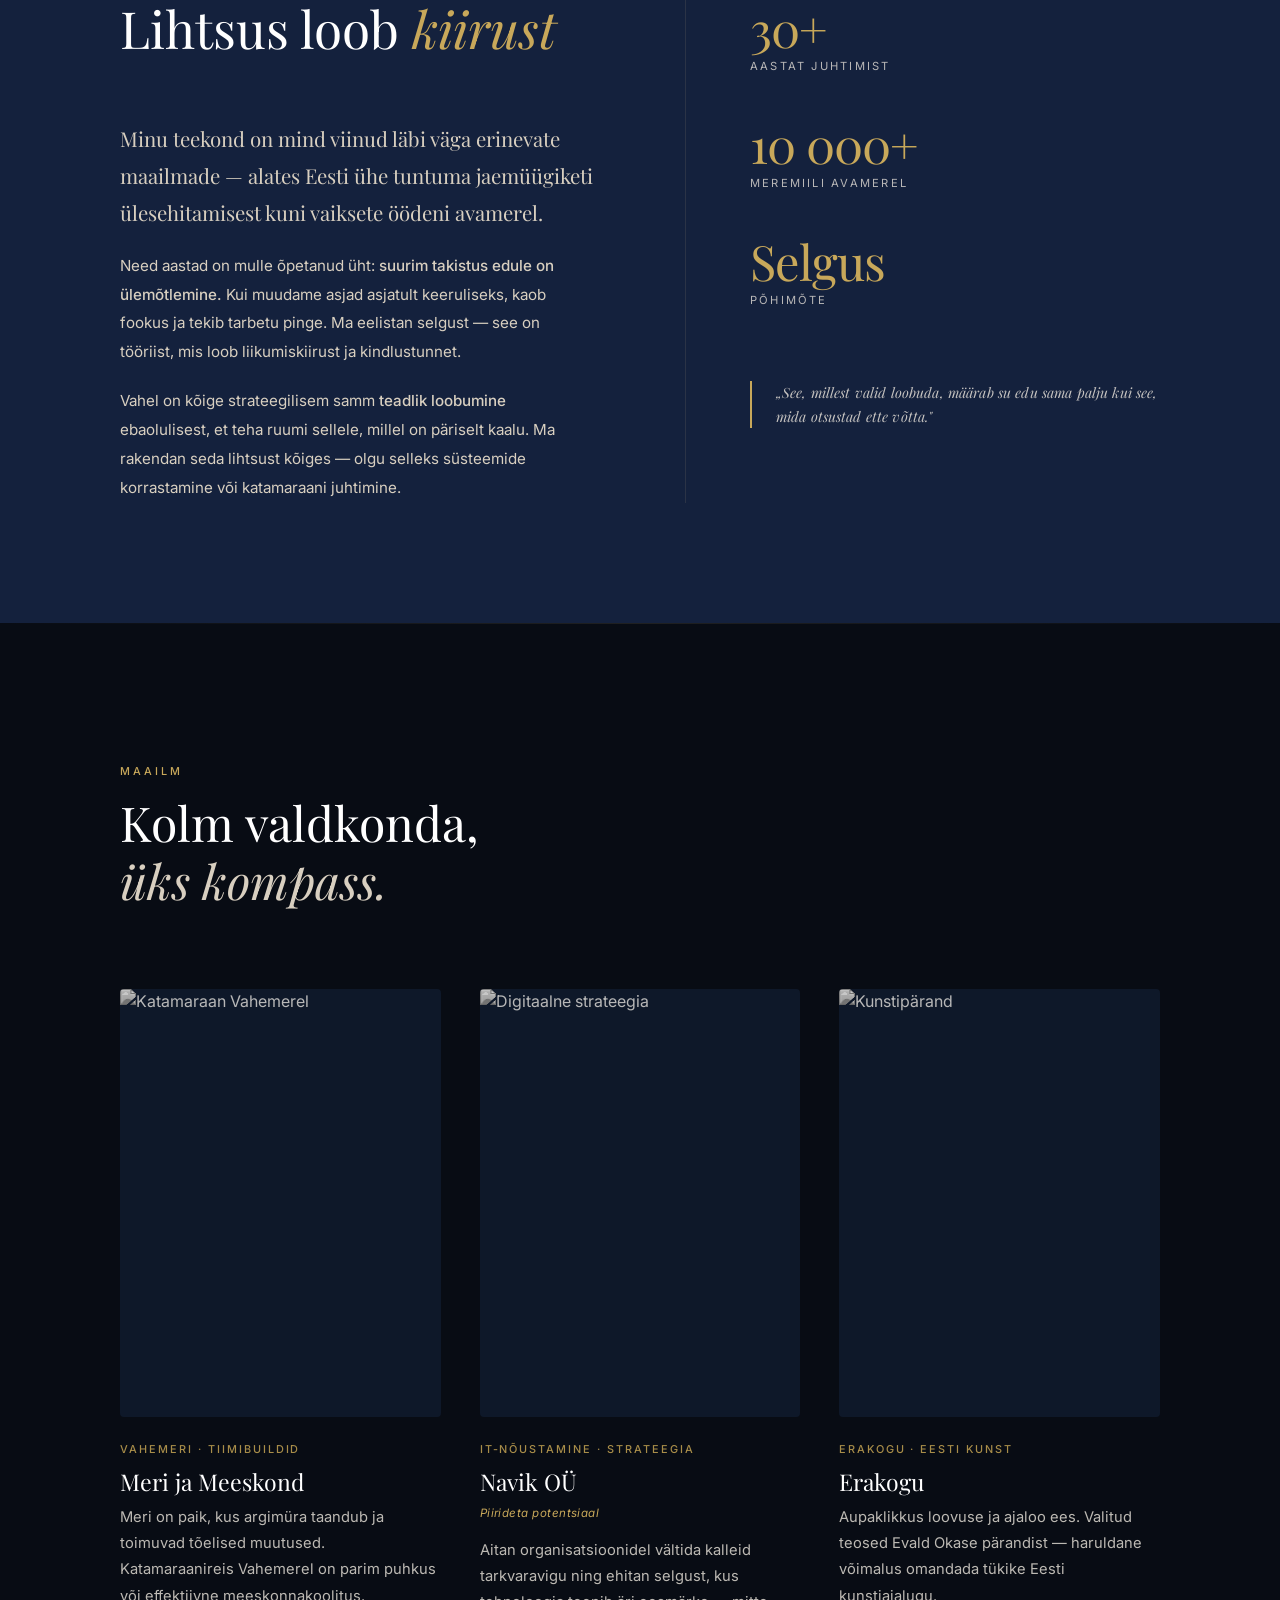
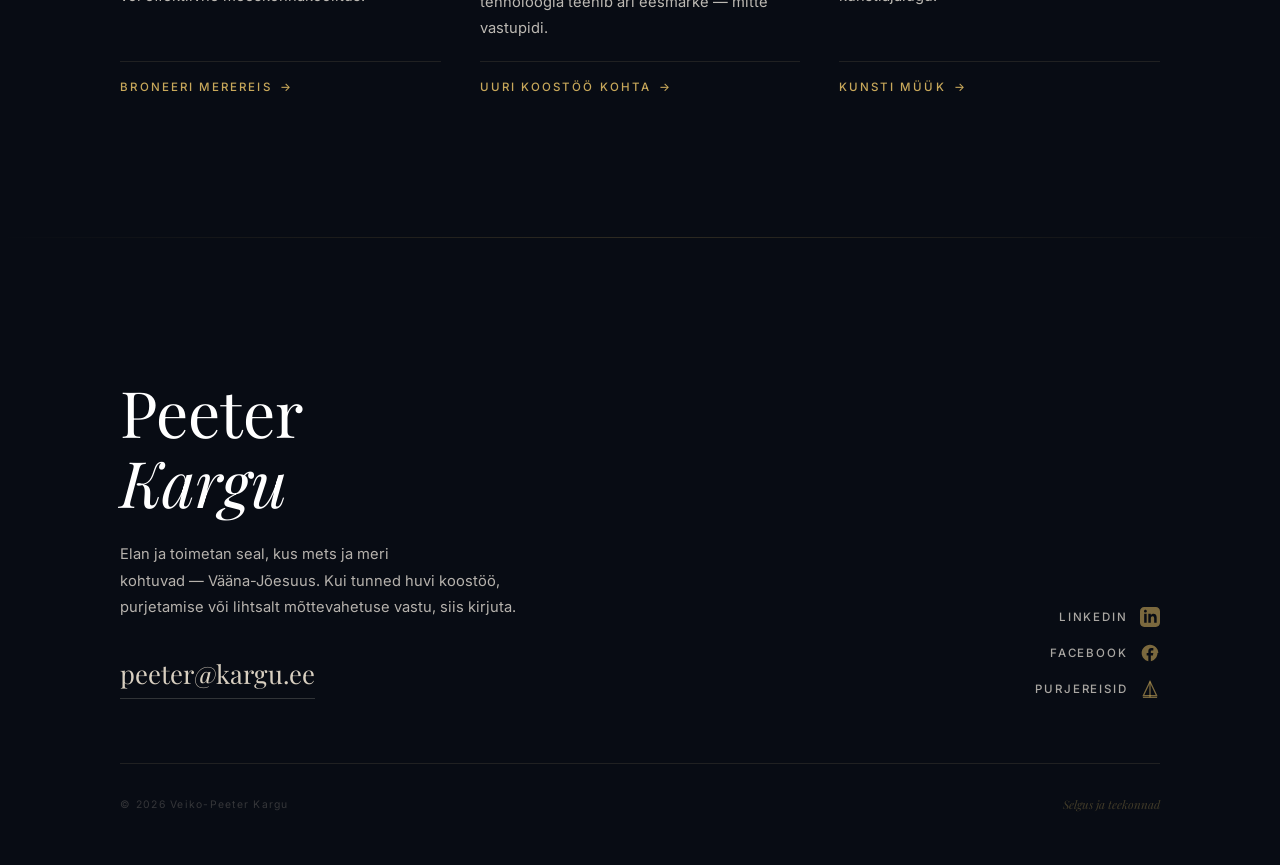
==== commit 41a0d916: "ecosystem: consent mode v2, canonical, JSON-LD Person, twitter cards, cookie banner, www→non-www fix" ====
--- a/index.html
+++ b/index.html
@@ -2,14 +2,66 @@
 <html lang="et">
 <head>
   <meta charset="UTF-8" />
+  <!-- Consent Mode v2 (must be before GA4) -->
+  <script>
+    window.dataLayer = window.dataLayer || [];
+    function gtag(){dataLayer.push(arguments);}
+    gtag('consent', 'default', {
+      'ad_storage': 'denied',
+      'ad_user_data': 'denied',
+      'ad_personalization': 'denied',
+      'analytics_storage': 'denied'
+    });
+  </script>
+  <!-- Google Analytics (GA4) -->
+  <script async src="https://www.googletagmanager.com/gtag/js?id=G-1CQ79NTTPS"></script>
+  <script>
+    window.dataLayer = window.dataLayer || [];
+    function gtag(){dataLayer.push(arguments);}
+    gtag('js', new Date());
+    gtag('config', 'G-1CQ79NTTPS', {
+      'content_group': 'Avaleht'
+    });
+  </script>
   <meta name="viewport" content="width=device-width, initial-scale=1.0" />
   <title>Veiko-Peeter Kargu</title>
   <meta name="description" content="Veiko-Peeter Kargu — mõtleja, merekapten ja strateeg. Selgus ja teekonnad." />
   <meta name="author" content="Veiko-Peeter Kargu" />
+  <link rel="canonical" href="https://kargu.ee/">
+  <meta name="robots" content="index, follow">
+  <!-- OG -->
   <meta property="og:title" content="Veiko-Peeter Kargu" />
   <meta property="og:description" content="Mõtleja · Merekapten · Strateeg" />
-  <meta property="og:url" content="https://kargu.ee" />
+  <meta property="og:url" content="https://kargu.ee/" />
   <meta property="og:type" content="website" />
+  <meta property="og:locale" content="et_EE" />
+  <!-- Twitter -->
+  <meta name="twitter:card" content="summary">
+  <meta name="twitter:title" content="Veiko-Peeter Kargu">
+  <meta name="twitter:description" content="Mõtleja · Merekapten · Strateeg. Selgus ja teekonnad.">
+  <!-- JSON-LD Person -->
+  <script type="application/ld+json">
+  {
+    "@context": "https://schema.org",
+    "@type": "Person",
+    "name": "Veiko-Peeter Kargu",
+    "url": "https://kargu.ee",
+    "jobTitle": "IT-konsultant, merekapten, strateeg",
+    "description": "Mõtleja, merekapten ja strateeg. Üle 30 aasta kogemust juhtimises ja IT-s.",
+    "address": {
+      "@type": "PostalAddress",
+      "addressLocality": "Vääna-Jõesuu",
+      "addressCountry": "EE"
+    },
+    "sameAs": [
+      "https://www.linkedin.com/in/veiko-peeter-kargu/",
+      "https://www.facebook.com/kargu",
+      "https://navik.ee",
+      "https://kargu.ee/purjereisid/"
+    ],
+    "knowsAbout": ["IT strategy", "sailing", "leadership", "digital transformation", "Estonian art"]
+  }
+  </script>
   <link rel="preconnect" href="https://fonts.googleapis.com" />
   <link rel="preconnect" href="https://fonts.gstatic.com" crossorigin />
   <link href="https://fonts.googleapis.com/css2?family=Playfair+Display:ital,wght@0,400;0,500;0,700;1,400;1,500&family=Inter:wght@300;400;500&display=swap" rel="stylesheet" />
@@ -134,7 +186,7 @@
 
           <!-- Card 1: Purjereisid -->
           <article class="card reveal" aria-labelledby="card-purje">
-            <a href="https://www.kargu.ee/purjereisid" class="card-img-link" aria-hidden="true" tabindex="-1" target="_blank" rel="noopener noreferrer">
+            <a href="https://kargu.ee/purjereisid/" class="card-img-link" aria-hidden="true" tabindex="-1" target="_blank" rel="noopener noreferrer">
               <div class="card-img-wrap">
                 <img
                   src="https://images.unsplash.com/photo-1534447677768-be436bb09401?q=80&w=900&auto=format&fit=crop"
@@ -150,7 +202,7 @@
               <p class="card-text">
                 Meri on paik, kus argimüra taandub ja toimuvad tõelised muutused. Katamaraanireis Vahemerel on parim puhkus või effektiivne meeskonnakoolitus.
               </p>
-              <a href="https://www.kargu.ee/purjereisid" class="card-cta" aria-label="Vaata purjereisikava" target="_blank" rel="noopener noreferrer">
+              <a href="https://kargu.ee/purjereisid/" class="card-cta" aria-label="Vaata purjereisikava" target="_blank" rel="noopener noreferrer">
                 Broneeri merereis <span aria-hidden="true">→</span>
               </a>
             </div>
@@ -158,7 +210,7 @@
 
           <!-- Card 2: Navik -->
           <article class="card reveal" aria-labelledby="card-navik">
-            <a href="mailto:peeter@kargu.ee?subject=Navik%20OÜ" class="card-img-link" aria-hidden="true" tabindex="-1">
+            <a href="https://navik.ee" class="card-img-link" aria-hidden="true" tabindex="-1" target="_blank" rel="noopener noreferrer">
               <div class="card-img-wrap">
                 <img
                   src="https://images.unsplash.com/photo-1451187580459-43490279c0fa?q=80&w=900&auto=format&fit=crop"
@@ -175,7 +227,7 @@
               <p class="card-text">
                 Aitan organisatsioonidel vältida kalleid tarkvaravigu ning ehitan selgust, kus tehnoloogia teenib äri eesmärke — mitte vastupidi.
               </p>
-              <a href="mailto:peeter@kargu.ee?subject=Navik%20OÜ" class="card-cta">
+              <a href="https://navik.ee" class="card-cta" target="_blank" rel="noopener noreferrer">
                 Uuri koostöö kohta <span aria-hidden="true">→</span>
               </a>
             </div>
@@ -183,7 +235,7 @@
 
           <!-- Card 3: Okas -->
           <article class="card reveal" aria-labelledby="card-okas">
-            <a href="https://www.kargu.ee/okas" class="card-img-link" aria-hidden="true" tabindex="-1" target="_blank" rel="noopener noreferrer">
+            <a href="https://kargu.ee/okas/" class="card-img-link" aria-hidden="true" tabindex="-1" target="_blank" rel="noopener noreferrer">
               <div class="card-img-wrap">
                 <img
                   src="https://images.unsplash.com/photo-1579783902614-a3fb3927b6a5?q=80&w=900&auto=format&fit=crop"
@@ -199,7 +251,7 @@
               <p class="card-text">
                 Aupaklikkus loovuse ja ajaloo ees. Valitud teosed Evald Okase pärandist — haruldane võimalus omandada tükike Eesti kunstiajalugu.
               </p>
-              <a href="https://www.kargu.ee/okas" class="card-cta" target="_blank" rel="noopener noreferrer">
+              <a href="https://kargu.ee/okas/" class="card-cta" target="_blank" rel="noopener noreferrer">
                 Kunsti müük <span aria-hidden="true">→</span>
               </a>
             </div>
@@ -239,7 +291,7 @@
                 <path d="M22 12c0-5.52-4.48-10-10-10S2 6.48 2 12c0 4.84 3.44 8.87 8 9.8V15H8v-3h2V9.5C10 7.57 11.57 6 13.5 6H16v3h-2c-.55 0-1 .45-1 1V12h3l-.5 3h-2.5v6.8c4.56-.93 8-4.96 8-9.8z"/>
               </svg>
             </a>
-            <a href="https://www.kargu.ee/purjereisid" class="social-item" aria-label="Purjereisid" target="_blank" rel="noopener noreferrer">
+            <a href="https://kargu.ee/purjereisid/" class="social-item" aria-label="Purjereisid" target="_blank" rel="noopener noreferrer">
               <span class="social-label">Purjereisid</span>
               <svg class="social-icon" viewBox="0 0 24 24" fill="none" stroke="currentColor" stroke-width="1.5" aria-hidden="true">
                 <path d="M12 3L4 20h16L12 3z"/><line x1="12" y1="3" x2="12" y2="22"/><path d="M3.5 22h17"/>
@@ -258,5 +310,34 @@
   </footer>
 
   <script src="main.js"></script>
+
+  <!-- Cookie Consent Banner (GDPR) -->
+  <div id="cookie-banner" style="display:none;position:fixed;bottom:0;left:0;right:0;background:rgba(15,25,40,0.96);backdrop-filter:blur(16px);color:#e8e4dd;padding:16px 24px;z-index:9999;font-family:'Inter',sans-serif;font-size:14px;align-items:center;justify-content:center;gap:16px;flex-wrap:wrap;">
+    <span>Kasutame analüütikajaoks küpsiseid (Google Analytics).
+      <a href="/privaatsuspoliitika" style="color:#c8a55c;text-decoration:underline;">Loe lähemalt →</a>
+    </span>
+    <span style="display:flex;gap:8px;">
+      <button onclick="declineCookiesK()" style="padding:8px 16px;border:1px solid rgba(255,255,255,0.2);background:transparent;color:#e8e4dd;border-radius:6px;cursor:pointer;font-size:13px;font-weight:500;">Keeldun</button>
+      <button onclick="acceptCookiesK()" style="padding:8px 16px;border:none;background:#c8a55c;color:#0f1928;border-radius:6px;cursor:pointer;font-size:13px;font-weight:600;">Nõustun</button>
+    </span>
+  </div>
+  <script>
+    document.addEventListener('DOMContentLoaded', function() {
+      if (!localStorage.getItem('cookiesAccepted_kargu')) {
+        document.getElementById('cookie-banner').style.display = 'flex';
+      }
+    });
+    function acceptCookiesK() {
+      localStorage.setItem('cookiesAccepted_kargu', 'true');
+      document.getElementById('cookie-banner').style.display = 'none';
+      if (typeof gtag === 'function') {
+        gtag('consent', 'update', { 'analytics_storage': 'granted' });
+      }
+    }
+    function declineCookiesK() {
+      localStorage.setItem('cookiesAccepted_kargu', 'false');
+      document.getElementById('cookie-banner').style.display = 'none';
+    }
+  </script>
 </body>
 </html>
--- a/index.css
+++ b/index.css
@@ -307,7 +307,7 @@
   font-style: italic;
   font-size: clamp(1rem, 1.6vw, 1.2rem);
   font-weight: 400;
-  color: rgba(240,234,224,0.75);
+  color: rgba(255,250,242,0.95);
   line-height: 1.75;
   max-width: 580px;
   margin: 0 auto;
